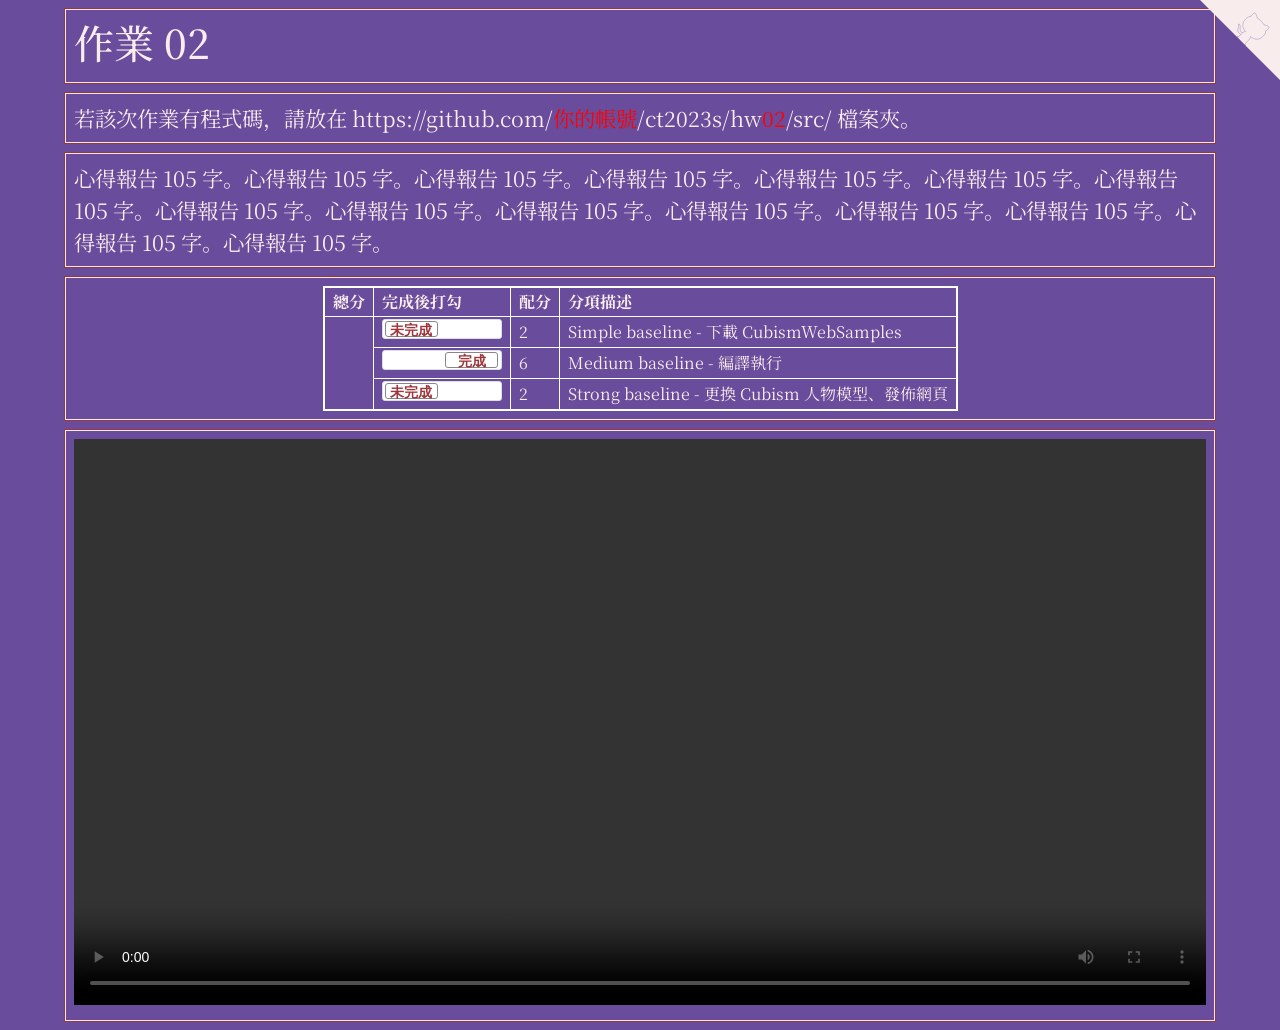
==== hw02/index.html @ 90efe3b5 "Add files via upload" ====
<!doctype html>
<html lang="zh-Hant-TW">
<head>
<!-- Required meta tags -->
<meta charset="utf-8">
<meta name="viewport" content="width=device-width, initial-scale=1">

<!-- D3, jquery -->
<script src="https://d3js.org/d3.v3.min.js" charset="utf-8"></script>
<script src="https://code.jquery.com/jquery-3.6.0.min.js" charset="utf-8"></script>

<!-- Bootstrap CSS -->
<link href="https://cdn.jsdelivr.net/npm/bootstrap@5.1.1/dist/css/bootstrap.min.css" rel="stylesheet">
<script src="https://cdn.jsdelivr.net/npm/bootstrap@5.1.1/dist/js/bootstrap.bundle.min.js"></script>

<title>作品集 Portfolio</title>
<style type="text/css">
  @import url('https://fonts.googleapis.com/css2?family=Noto+Serif+JP:wght@200&display=swap');

  table {
  border-collapse: collapse;
  border: 2px solid white; /* rgba(217,140,144,1) */
  font-size:  12pt;
  margin-left: auto;
  margin-right: auto;
  }

  td,
  th {
  border: 1px solid white;
  padding: 2px 8px;
  }

  .flipswitch
  {
      position: relative;
      background: white;
      width: 120px;
      height: 20px;
      -webkit-appearance: initial;
      border-radius: 3px;
      -webkit-tap-highlight-color: rgba(0, 0, 0, 0);
      outline:none;
      font-size: 14px;
      font-family: Trebuchet, Arial, sans-serif;
      font-weight: bold;
      cursor:pointer;
      border:1px solid #ddd;
  }
  .flipswitch:after
  {
      position:absolute;
      top:5%;
      display:block; 
      line-height:16px;
      width:45%;
      height:90%;
      background:#fff;
      box-sizing:border-box;
      text-align:center;
      transition: all 0.3s ease-in 0s; 
      color:rgba(159,53,58,1);
      border:#888 1px solid;
      border-radius:3px;
  }
  .flipswitch:after
  {
      left:2%;
      content: "未完成";
  }
  .flipswitch:checked:after
  {
      left:53%;
      content: "完成";
  }

  body {
    background-color: rgb(106, 76, 156); /* #6A4C9C */
    color: rgb(106, 76, 156);
    font-family: 'Noto Serif JP', serif;
  }

  .container-fluid {
    width:  90%;
  }

  .hw12 {
    border: 1px solid rgb(159, 53, 58);
    margin-top: 8px;
    margin-bottom: 8px;
  }

  .twenty {
    border: 1px solid #f9eced;
    color: #f9eced;
    padding: 8px;
    font-size: 16pt;
  }

  .twenty:hover {
      box-shadow: 0 0 5px 3px #f9eced;
      color: cyan; 
      text-shadow: 0 0 6px #FFFFFF, 0 0 6px #000000;
  }

  .github-corner:hover 
  .octo-arm {
    animation: octocat-wave 560ms ease-in-out
  }
  @keyframes octocat-wave {
    0%,100% {
      transform:rotate(0)
    }
    20%,60% {
      transform:rotate(-25deg)
    }
    40%,80% {
      transform:rotate(10deg)
    }
  }
  @media (max-width:500px) {
    .github-corner:hover 
    .octo-arm {
      animation:none
    }

    .github-corner 
    .octo-arm {
      animation: octocat-wave 560ms ease-in-out
    }
  }

  /* 波浪 */
  a {
    color:yellow;
    text-decoration: none; 
    background: url("data:image/svg+xml,%3Csvg xmlns='http://www.w3.org/2000/svg' viewBox='0 0 20 4'%3E%3Cpath fill='none' stroke='%23fff' d='M0 3.5c5 0 5-3 10-3s5 3 10 3 5-3 10-3 5 3 10 3'/%3E%3C/svg%3E") repeat-x 0 100%; 
    background-size:20px auto; 
    animation: waveMove 1s infinite linear;
  }

  a:hover {
    color:#f30;
    text-decoration: none;
    background: none;
    animation: none;
    text-decoration: underline;
    padding:2px 0;
  }
  @keyframes waveMove {
    from { background-position:0 100%; }
    to { background-position:20px 100%; }
  }
  /* 波浪 */
</style>
</head>
<body>
<!-- https://alexlenail.me/NN-SVG/about.html -->
<a href="https://github.com/你的帳號/ct2023s/" class="github-corner" aria-label="View source on Github">
  <svg width="80" height="80" viewBox="0 0 250 250" style="fill:#f9eced; color:#fff; position: absolute; top: 0; border: 0; right: 0;" aria-hidden="true">
    <path d="M0,0 L115,115 L130,115 L142,142 L250,250 L250,0 Z"></path>
    <path d="M128.3,109.0 C113.8,99.7 119.0,89.6 119.0,89.6 C122.0,82.7 120.5,78.6 120.5,78.6 C119.2,72.0 123.4,76.3 123.4,76.3 C127.3,80.9 125.5,87.3 125.5,87.3 C122.9,97.6 130.6,101.9 134.4,103.2" fill="#f9eced" stroke="#6A4C9C" style="transform-origin: 130px 106px;" class="octo-arm"></path>
    <path d="M115.0,115.0 C114.9,115.1 118.7,116.5 119.8,115.4 L133.7,101.6 C136.9,99.2 139.9,98.4 142.2,98.6 C133.8,88.0 127.5,74.4 143.8,58.0 C148.5,53.4 154.0,51.2 159.7,51.0 C160.3,49.4 163.2,43.6 171.4,40.1 C171.4,40.1 176.1,42.5 178.8,56.2 C183.1,58.6 187.2,61.8 190.9,65.4 C194.5,69.0 197.7,73.2 200.1,77.6 C213.8,80.2 216.3,84.9 216.3,84.9 C212.7,93.1 206.9,96.0 205.4,96.6 C205.1,102.4 203.0,107.8 198.3,112.5 C181.9,128.9 168.3,122.5 157.7,114.1 C157.9,116.9 156.7,120.9 152.7,124.9 L141.0,136.5 C139.8,137.7 141.6,141.9 141.8,141.8 Z" fill="#f9eced" stroke="#6A4C9C" class="octo-body"></path>
  </svg>
</a>

<div class="container-fluid">

  <!-- ------------------------------------------------>
  <div class="row hw12">
    <div class="col-md-12 twenty">
      <h1>作業 02</h1>
    </div>
  </div>

  <!-- ------------------------------------------------>
  <div class="row hw12">
    <div class="col-md-12 twenty">
      若該次作業有程式碼，請放在 https://github.com/<span style="color:red;">你的帳號</span>/ct2023s/hw<span style="color:red;">02</span>/src/ 檔案夾。
    </div>
  </div>

  <!-- ------------------------------------------------>
  <div class="row hw12">
    <div class="col-md-12 twenty">
      心得報告 105 字。心得報告 105 字。心得報告 105 字。心得報告 105 字。心得報告 105 字。心得報告 105 字。心得報告 105 字。心得報告 105 字。心得報告 105 字。心得報告 105 字。心得報告 105 字。心得報告 105 字。心得報告 105 字。心得報告 105 字。心得報告 105 字。
    </div>
  </div>

  <!-- ------------------------------------------------>
  <div class="row hw12">
    <div class="col-md-12 twenty">
      <table>
        <tr>
          <th>總分</th>
          <th>完成後打勾</th>
          <th>配分</th>
          <th>分項描述</th>
        </tr>
        <tr>
          <td rowspan="7" id="myTotal"></td>
          <td><input type="checkbox" class="flipswitch" id="myCheckbox1"></td>
          <td id='m1'>2</td>
          <td>Simple baseline - 下載 CubismWebSamples</td>
        </tr>
        <tr>
          <td><input type="checkbox" class="flipswitch" id="myCheckbox2" checked></td>
          <td id='m2'>6</td>
          <td>Medium baseline - 編譯執行 </td>
        </tr>
        <tr>
          <td><input type="checkbox" class="flipswitch" id="myCheckbox3"></td>
          <td id='m3'>2</td>
          <td>Strong baseline - 更換 Cubism 人物模型、發佈網頁 </td>
        </tr>
      </table>
    </div>
  </div>

  <!-- ------------------------------------------------>
  <div class="row hw12">
    <div class="col-md-12 twenty">
      <video id="video1" style="width:100%;max-width:100%;" controls="">
        <source src="https://www.w3schools.com/html/mov_bbb.mp4" type="video/mp4">
      </video>
    </div>
  </div>

  <!-- ------------------------------------------------>

  <!-- ------------------------------------------------>


<script>
  $(function() {
    var f = function() {
      $(this).next().text($(this).is(':checked') ? '做完' : '未做完');
    };
    $('input').change(f).trigger('change');
  });

  d3.select("#myCheckbox1").on("change",update);
  d3.select("#myCheckbox2").on("change",update);
  d3.select("#myCheckbox3").on("change",update);
  d3.select("#myCheckbox4").on("change",update);
  d3.select("#myCheckbox5").on("change",update);
  d3.select("#myCheckbox6").on("change",update);
  d3.select("#myCheckbox7").on("change",update);

  update();
  
  function update(){

    var score = 0;

    if (d3.select("#myCheckbox1").property("checked")){
      score += parseInt(d3.select('#m1').html());
    }

    if (d3.select("#myCheckbox2").property("checked")){
      score += parseInt(d3.select('#m2').html());   
    }

    if (d3.select("#myCheckbox3").property("checked")){
      score += parseInt(d3.select('#m3').html());   
    }

    d3.select("#myTotal").html(score);    
  }
</script>

</body>
</html>
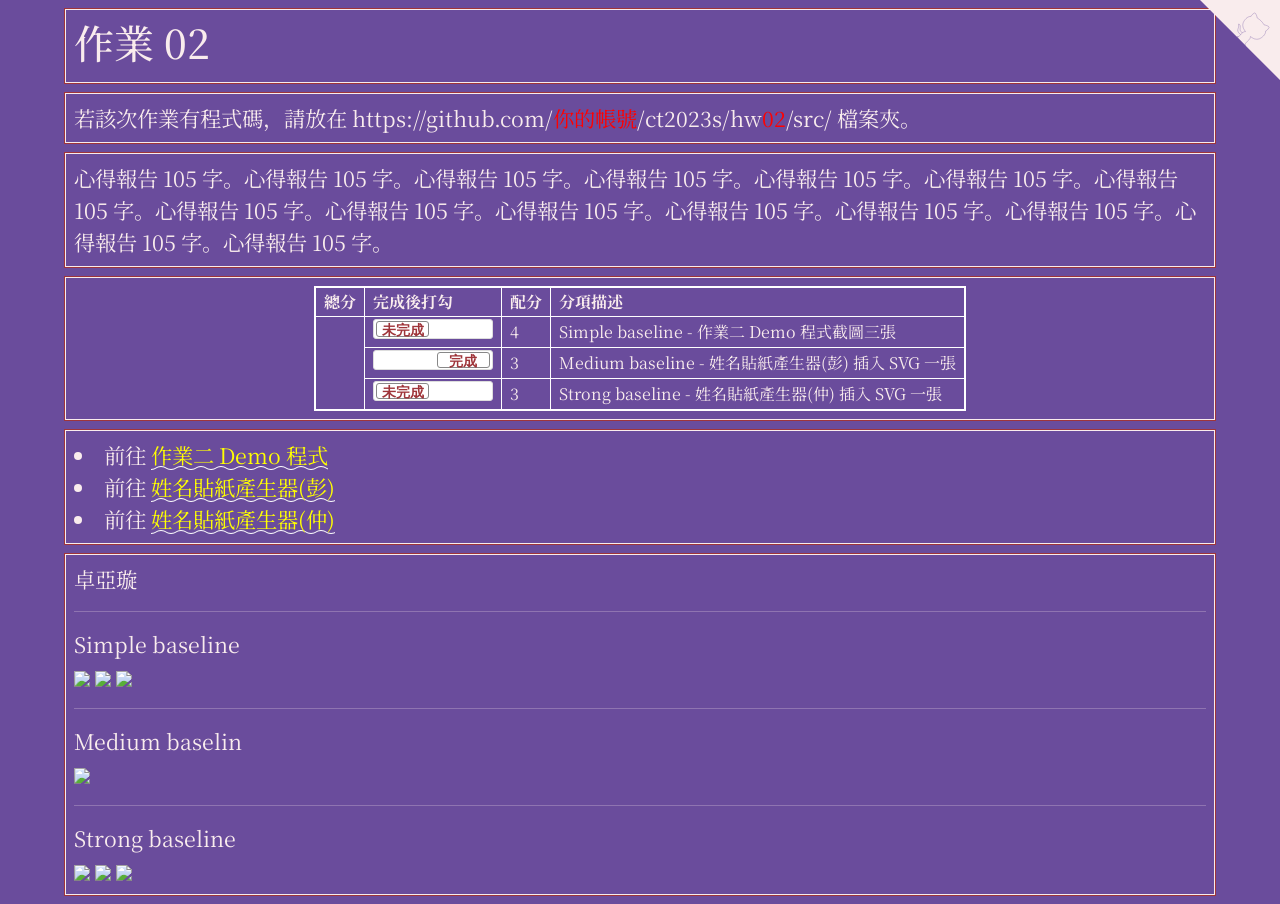
==== commit 7187c669: "Update index.html" ====
--- a/hw02/index.html
+++ b/hw02/index.html
@@ -14,6 +14,8 @@
 <script src="https://cdn.jsdelivr.net/npm/bootstrap@5.1.1/dist/js/bootstrap.bundle.min.js"></script>
 
 <title>作品集 Portfolio</title>
+<!-- https://alexlenail.me/NN-SVG/about.html -->
+<link rel="icon" href="../hw00/favicon.svg"/>
 <style type="text/css">
   @import url('https://fonts.googleapis.com/css2?family=Noto+Serif+JP:wght@200&display=swap');
 
@@ -200,18 +202,18 @@
         <tr>
           <td rowspan="7" id="myTotal"></td>
           <td><input type="checkbox" class="flipswitch" id="myCheckbox1"></td>
-          <td id='m1'>2</td>
-          <td>Simple baseline - 下載 CubismWebSamples</td>
+          <td id='m1'>4</td>
+          <td>Simple baseline - 作業二 Demo 程式截圖三張</td>
         </tr>
         <tr>
           <td><input type="checkbox" class="flipswitch" id="myCheckbox2" checked></td>
-          <td id='m2'>6</td>
-          <td>Medium baseline - 編譯執行 </td>
+          <td id='m2'>3</td>
+          <td>Medium baseline - 姓名貼紙產生器(彭) 插入 SVG 一張</td>
         </tr>
         <tr>
           <td><input type="checkbox" class="flipswitch" id="myCheckbox3"></td>
-          <td id='m3'>2</td>
-          <td>Strong baseline - 更換 Cubism 人物模型、發佈網頁 </td>
+          <td id='m3'>3</td>
+          <td>Strong baseline - 姓名貼紙產生器(仲) 插入 SVG 一張</td>
         </tr>
       </table>
     </div>
@@ -220,11 +222,37 @@
   <!-- ------------------------------------------------>
   <div class="row hw12">
     <div class="col-md-12 twenty">
-      <video id="video1" style="width:100%;max-width:100%;" controls="">
-        <source src="https://www.w3schools.com/html/mov_bbb.mp4" type="video/mp4">
-      </video>
-    </div>
-  </div>
+      <li>前往 <a href="https://tjhsieh.github.io/c/ct/ct2023s/html/unicode/index.html">作業二 Demo 程式</a></li>
+      <li>前往  <a href="https://howlemon.github.io/ct2022s/hw02/index.html" target="_blank"> 姓名貼紙產生器(彭)</a> </li>
+      <li>前往  <a href="https://t109598105.github.io/vis2021s/lab07/index.html" target="_blank"> 姓名貼紙產生器(仲)</a> </li>
+    </div>
+  </div>
+
+
+  <!-- ------------------------------------------------>
+  <div class="row hw12">
+    <div class="col-md-12 twenty">
+      卓亞璇
+      <hr>
+      Simple baseline <br>
+
+      <img src="./5353.png" width="30%" />
+      <img src="./4E9E.png" width="30%" />
+      <img src="./7487.png" width="30%" />
+
+      <hr>
+      Medium baselin <br>
+      <img src="./5353_4E9E_7487.svg" width="90%" />
+
+      <hr>
+      Strong baseline<br>
+      <img src="./U+5353.svg" width="30%" />
+      <img src="./U+4E9E.svg" width="30%" />
+      <img src="./U+7487.svg" width="30%" />
+    </div>
+  </div>
+
+
 
   <!-- ------------------------------------------------>
 
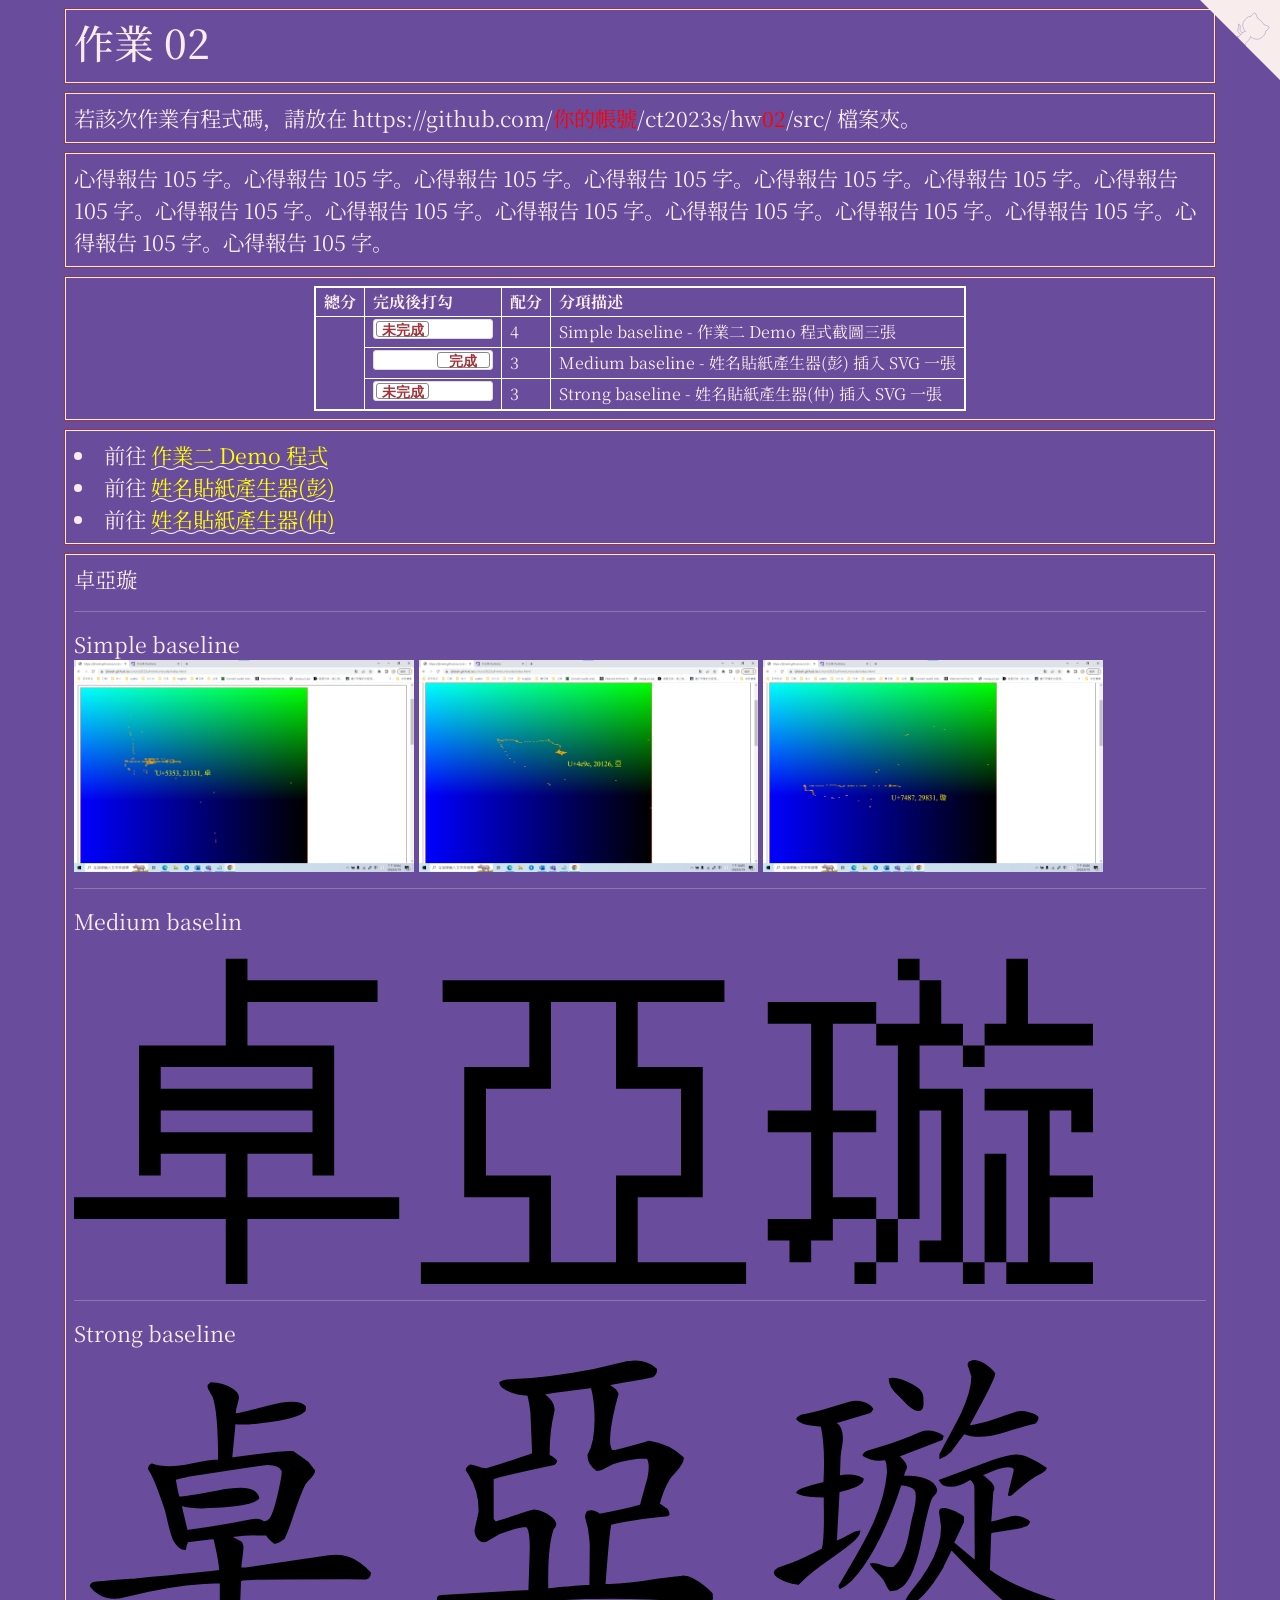
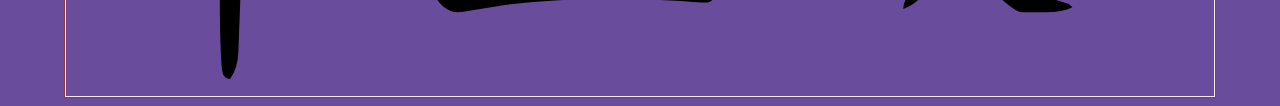
==== commit 2965e05f: "Update index.html" ====
--- a/hw02/index.html
+++ b/hw02/index.html
@@ -201,7 +201,7 @@
         </tr>
         <tr>
           <td rowspan="7" id="myTotal"></td>
-          <td><input type="checkbox" class="flipswitch" id="myCheckbox1"></td>
+          <td><input type="checkbox" class="flipswitch" id="myCheckbox1 checked"></td>
           <td id='m1'>4</td>
           <td>Simple baseline - 作業二 Demo 程式截圖三張</td>
         </tr>
@@ -211,7 +211,7 @@
           <td>Medium baseline - 姓名貼紙產生器(彭) 插入 SVG 一張</td>
         </tr>
         <tr>
-          <td><input type="checkbox" class="flipswitch" id="myCheckbox3"></td>
+          <td><input type="checkbox" class="flipswitch" id="myCheckbox3 checked"></td>
           <td id='m3'>3</td>
           <td>Strong baseline - 姓名貼紙產生器(仲) 插入 SVG 一張</td>
         </tr>
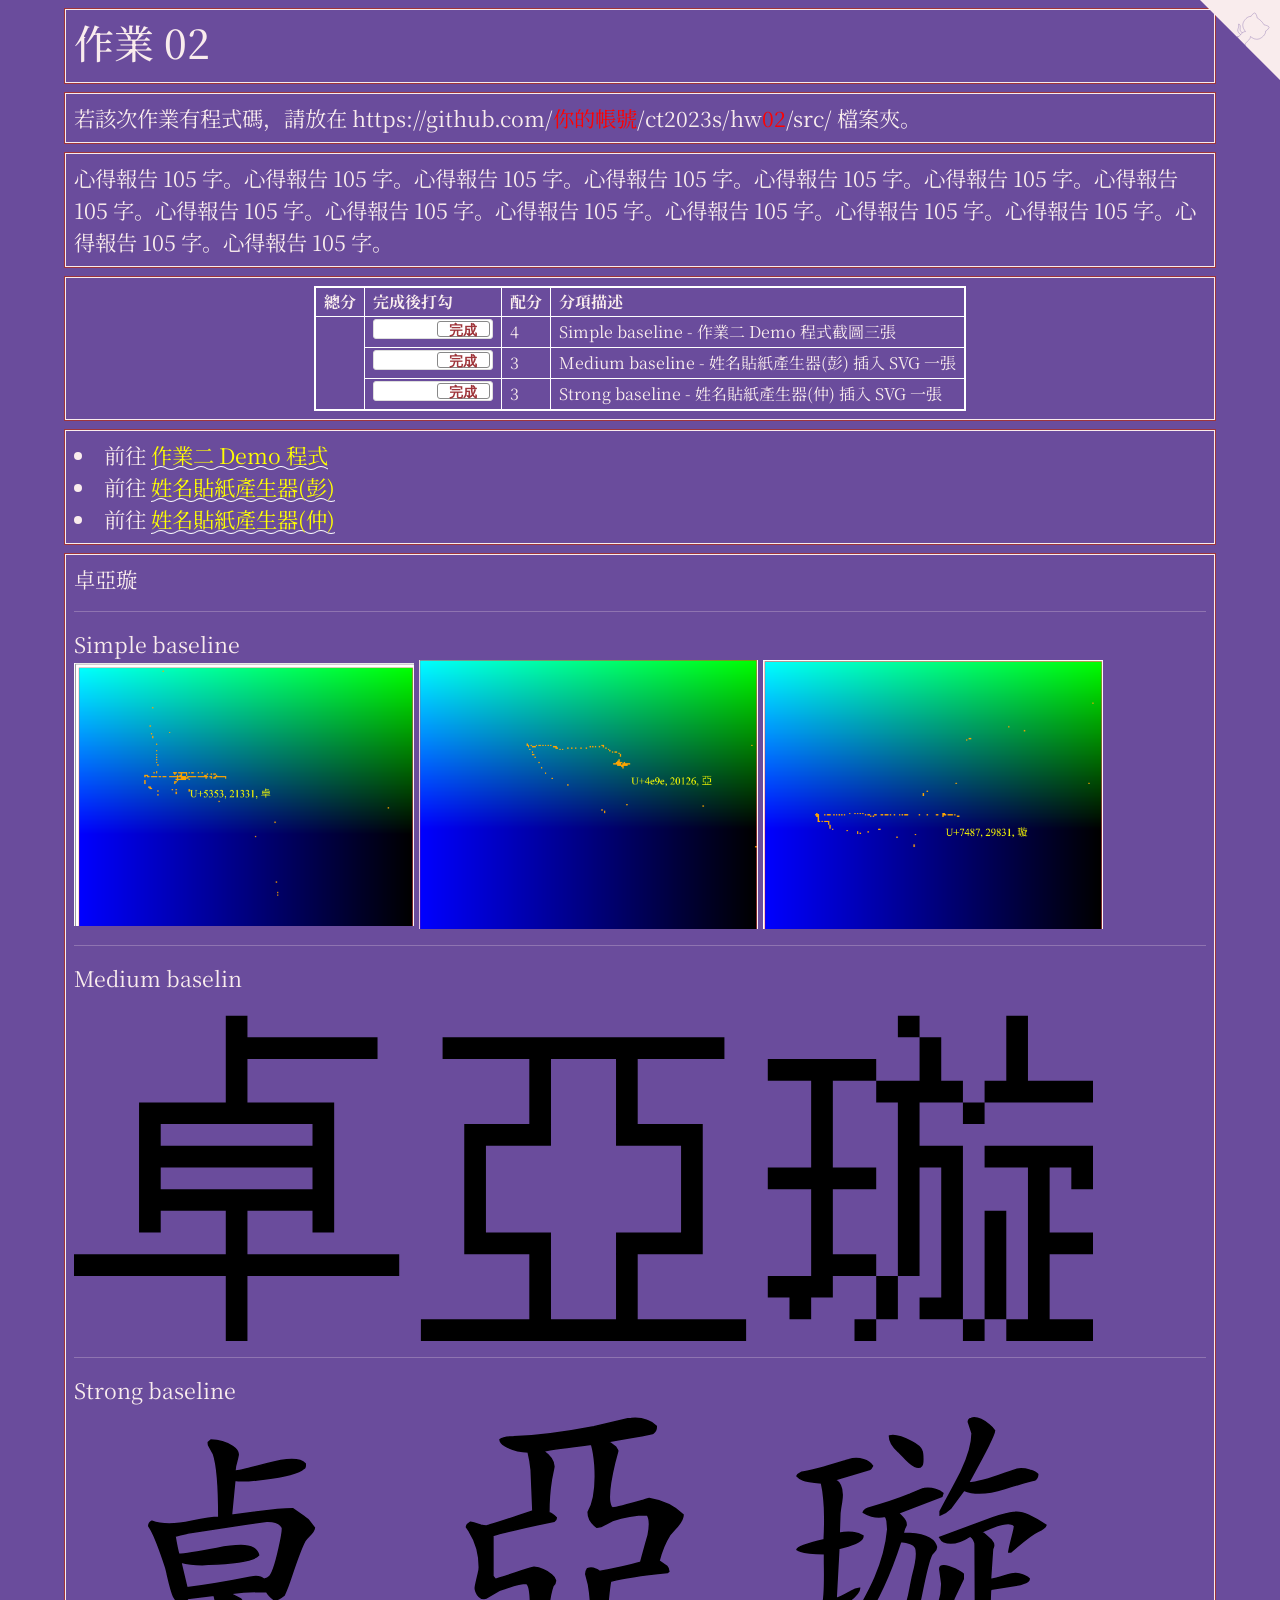
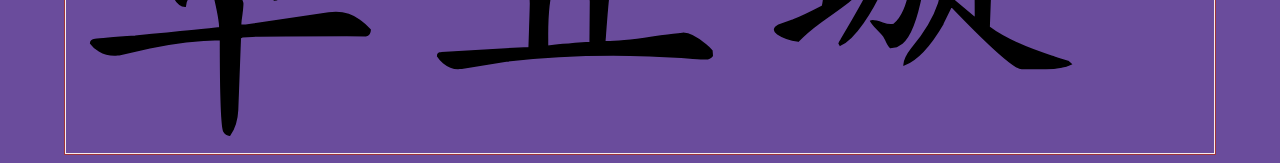
==== commit 1ded9cd9: "Update index.html" ====
--- a/hw02/index.html
+++ b/hw02/index.html
@@ -201,7 +201,7 @@
         </tr>
         <tr>
           <td rowspan="7" id="myTotal"></td>
-          <td><input type="checkbox" class="flipswitch" id="myCheckbox1 checked"></td>
+          <td><input type="checkbox" class="flipswitch" id="myCheckbox1" checked></td>
           <td id='m1'>4</td>
           <td>Simple baseline - 作業二 Demo 程式截圖三張</td>
         </tr>
@@ -211,7 +211,7 @@
           <td>Medium baseline - 姓名貼紙產生器(彭) 插入 SVG 一張</td>
         </tr>
         <tr>
-          <td><input type="checkbox" class="flipswitch" id="myCheckbox3 checked"></td>
+          <td><input type="checkbox" class="flipswitch" id="myCheckbox3" checked></td>
           <td id='m3'>3</td>
           <td>Strong baseline - 姓名貼紙產生器(仲) 插入 SVG 一張</td>
         </tr>
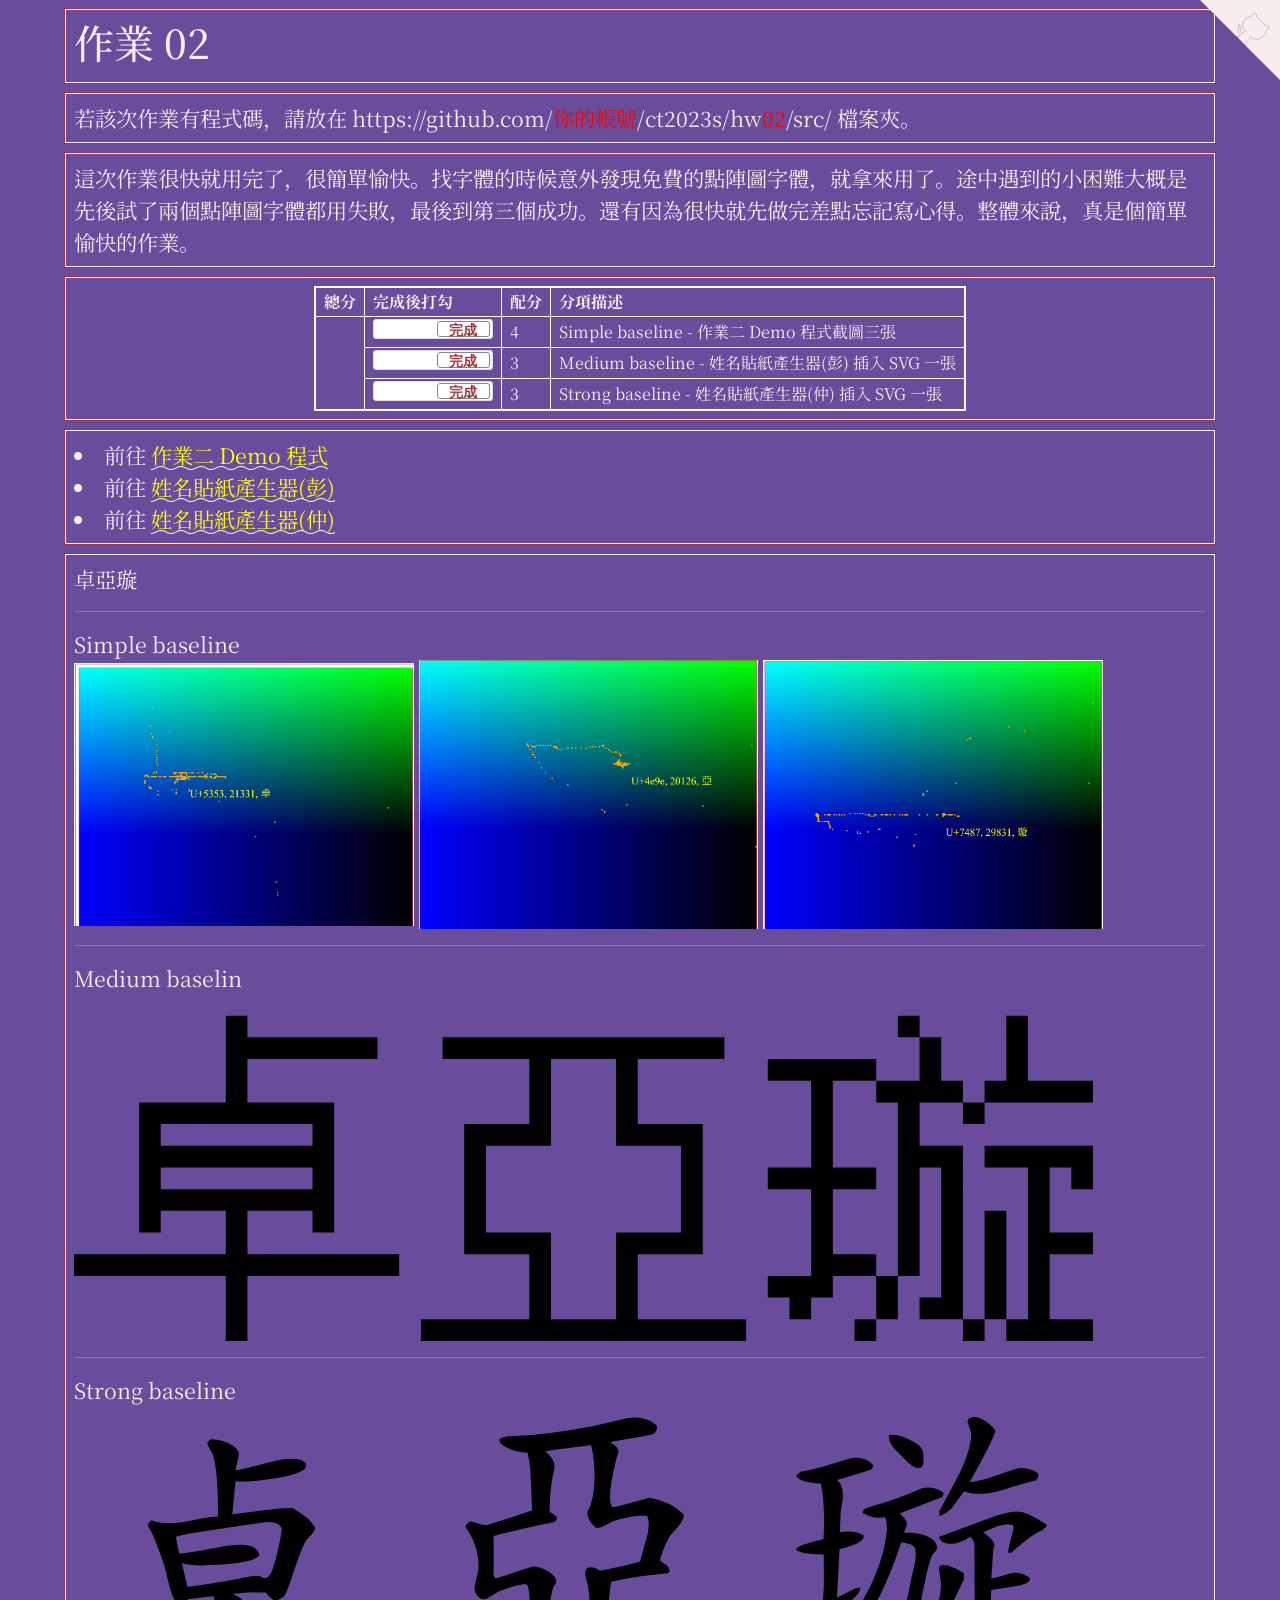
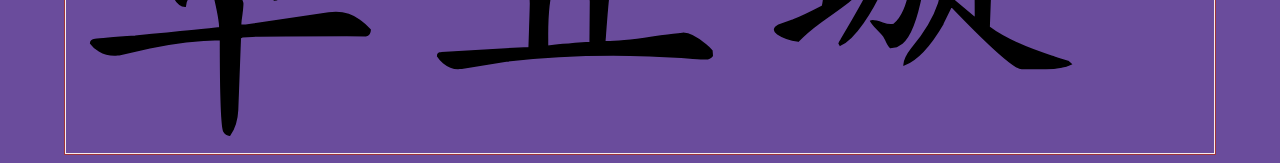
==== commit 283f0333: "Update index.html" ====
--- a/hw02/index.html
+++ b/hw02/index.html
@@ -185,7 +185,7 @@
   <!-- ------------------------------------------------>
   <div class="row hw12">
     <div class="col-md-12 twenty">
-      心得報告 105 字。心得報告 105 字。心得報告 105 字。心得報告 105 字。心得報告 105 字。心得報告 105 字。心得報告 105 字。心得報告 105 字。心得報告 105 字。心得報告 105 字。心得報告 105 字。心得報告 105 字。心得報告 105 字。心得報告 105 字。心得報告 105 字。
+      這次作業很快就用完了，很簡單愉快。找字體的時候意外發現免費的點陣圖字體，就拿來用了。途中遇到的小困難大概是先後試了兩個點陣圖字體都用失敗，最後到第三個成功。還有因為很快就先做完差點忘記寫心得。整體來說，真是個簡單愉快的作業。
     </div>
   </div>
 
